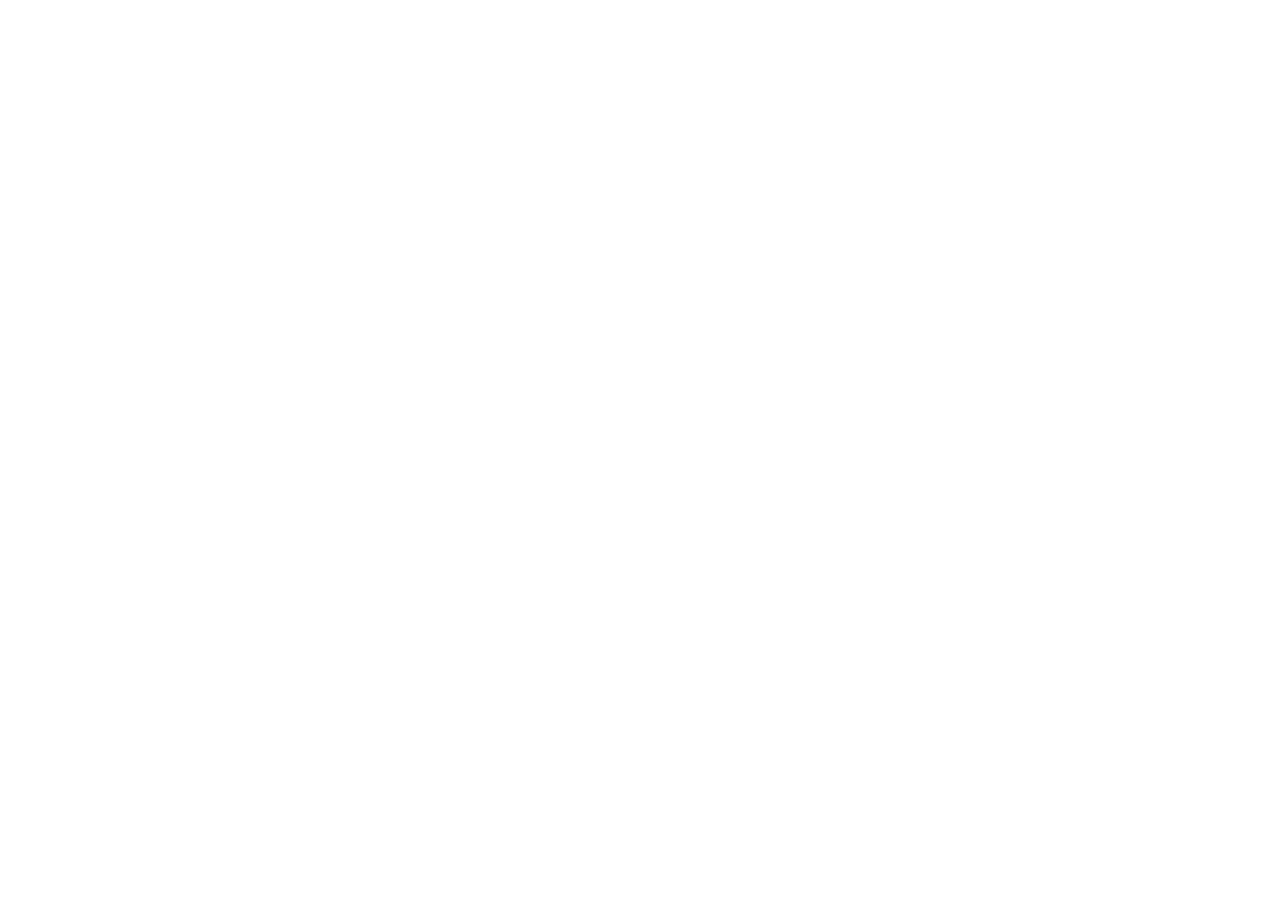
==== idex.html @ af827df3 "initial commit" ====
<!DOCTYPE html>
<html lang="en">
<head>
    <meta charset="UTF-8">
    <meta http-equiv="X-UA-Compatible" content="IE=edge">
    <meta name="viewport" content="width=device-width, initial-scale=1.0">
    <title>a.rahman Portfolio</title>
    <link rel="stylesheet" href="style.css">
</head>
<body>
    
</body>
</html>
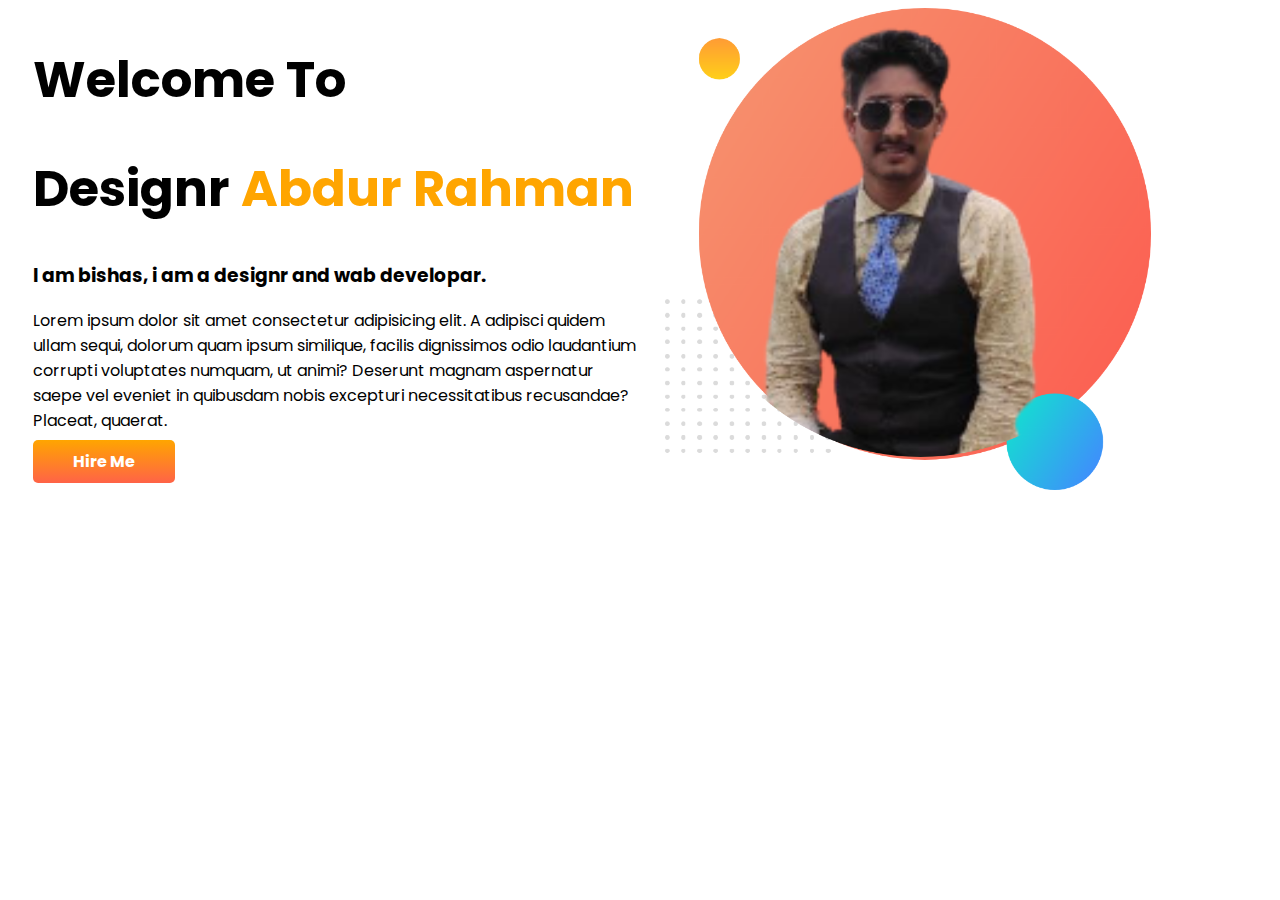
==== commit 68eb10f8: "all added" ====
--- a/idex.html
+++ b/idex.html
@@ -1,13 +1,35 @@
 <!DOCTYPE html>
 <html lang="en">
+
 <head>
     <meta charset="UTF-8">
     <meta http-equiv="X-UA-Compatible" content="IE=edge">
     <meta name="viewport" content="width=device-width, initial-scale=1.0">
     <title>a.rahman Portfolio</title>
+    <link rel="preconnect" href="https://fonts.googleapis.com">
+    <link rel="preconnect" href="https://fonts.gstatic.com" crossorigin>
+    <link href="https://fonts.googleapis.com/css2?family=Poppins&display=swap" rel="stylesheet">
     <link rel="stylesheet" href="style.css">
 </head>
+
 <body>
-    
+    <section>
+        <div class="half-width">
+            <h1>Welcome To</h1>
+            <h1>Designr <span class="orange-color">Abdur Rahman</span></h1>
+            <h3>I am bishas, i am a designr and wab developar.</h3>
+            <p>Lorem ipsum dolor sit amet consectetur adipisicing elit. A adipisci quidem ullam sequi, dolorum quam
+                ipsum
+                similique, facilis dignissimos odio laudantium corrupti voluptates numquam, ut animi? Deserunt magnam
+                aspernatur saepe vel eveniet in quibusdam nobis excepturi necessitatibus recusandae? Placeat, quaerat.
+            </p>
+            <a class="link-button" target="_blank" href="https://www.facebook.com/profile.php?id=100008906762634">Hire
+                Me</a>
+        </div>
+        <div class="half-width">
+            <img src="images/bishas1.png" alt="">
+        </div>
+    </section>
 </body>
+
 </html>--- a/style.css
+++ b/style.css
@@ -0,0 +1,27 @@
+body{
+    font-family: 'Poppins', sans-serif;
+}
+h1{
+    font-size: 50px;
+}
+.orange-color{
+    color: orange
+}
+section{
+    display: flex;
+}
+.half-width{
+    width: 50%;
+    padding-left: 2%;
+}
+.half-width img{
+    width: 80%;
+}
+.link-button{
+    text-decoration:none ;
+    background-image:linear-gradient(orange, tomato) ;
+    color: white;
+    font-weight: 700;
+    padding: 10px 40px;
+    border-radius: 5px;
+}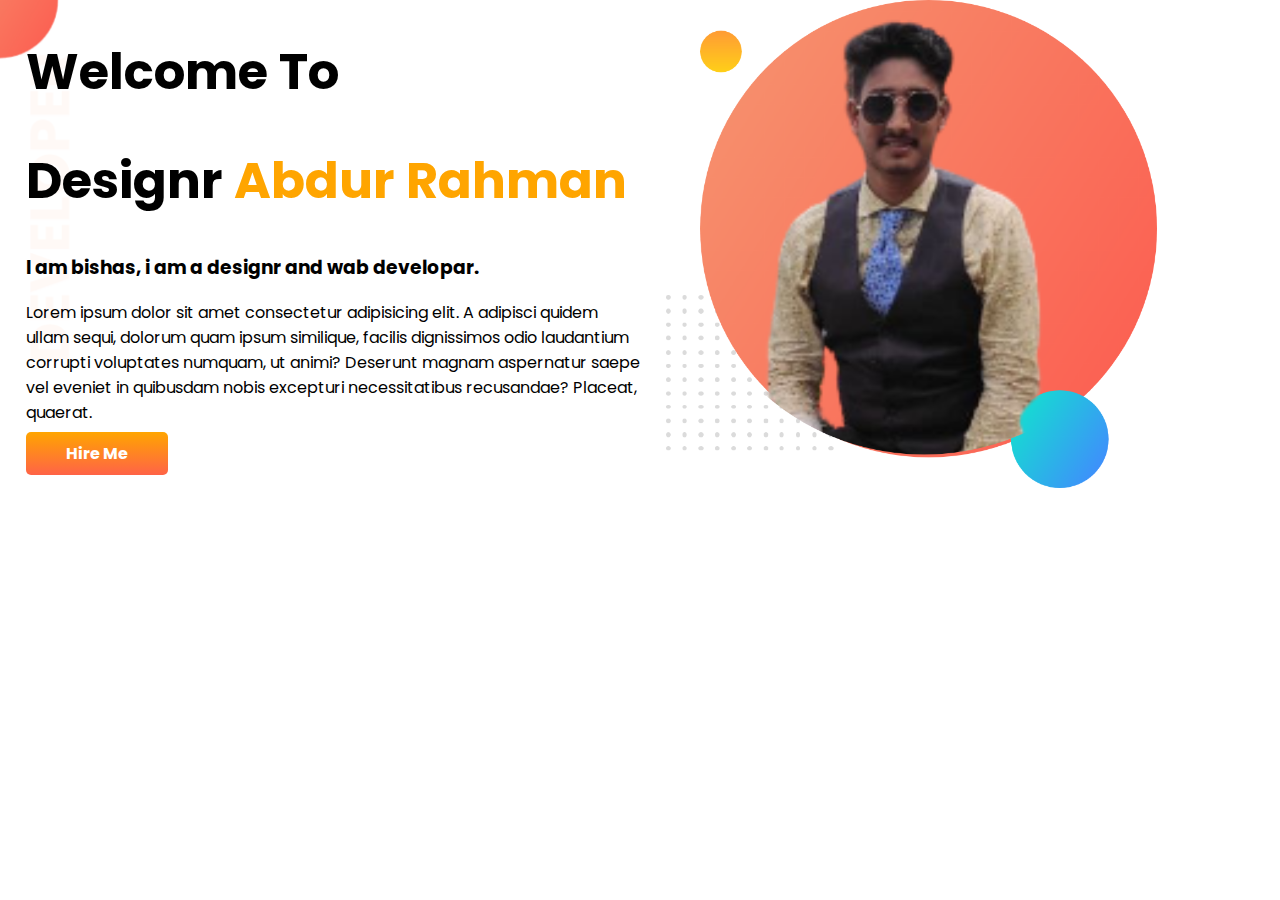
==== commit f5556e50: "to banner added" ====
--- a/idex.html
+++ b/idex.html
@@ -13,7 +13,7 @@
 </head>
 
 <body>
-    <section>
+    <section class="top-banner">
         <div class="half-width">
             <h1>Welcome To</h1>
             <h1>Designr <span class="orange-color">Abdur Rahman</span></h1>
--- a/style.css
+++ b/style.css
@@ -1,5 +1,6 @@
 body{
     font-family: 'Poppins', sans-serif;
+    margin: 0;
 }
 h1{
     font-size: 50px;
@@ -24,4 +25,8 @@
     font-weight: 700;
     padding: 10px 40px;
     border-radius: 5px;
+}
+.top-banner{
+    background-image: url(images/top-banner.png);
+    background-repeat: no-repeat;
 }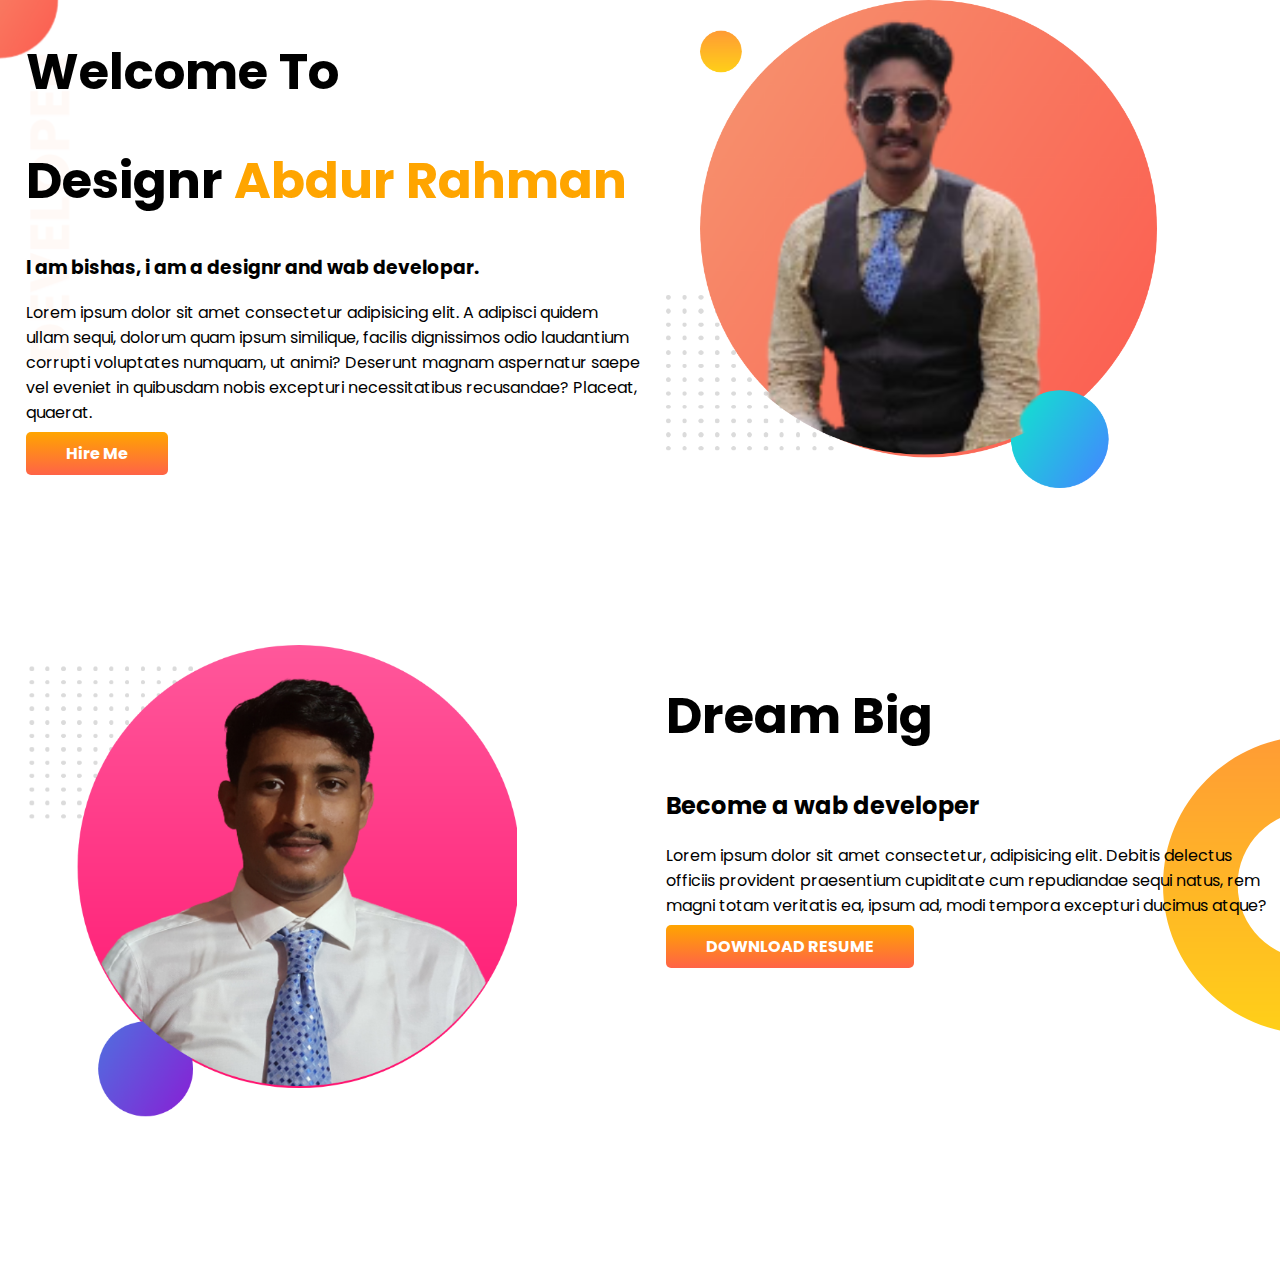
==== commit 26b93043: "dream added" ====
--- a/idex.html
+++ b/idex.html
@@ -30,6 +30,20 @@
             <img src="images/bishas1.png" alt="">
         </div>
     </section>
+    <section class="dream-big">
+        <div class="half-width">
+            <img src="images/BISHAS2 (2).png" alt="">
+        </div>
+        <div class="half-width">
+            <h1>Dream Big</h1>
+            <h2> Become a wab developer</h2>
+            <p>Lorem ipsum dolor sit amet consectetur, adipisicing elit. Debitis delectus officiis provident praesentium
+                cupiditate cum repudiandae sequi natus, rem magni totam veritatis ea, ipsum ad, modi tempora excepturi
+                ducimus atque?</p>
+            <a class="link-button" target="_blank"
+                href="file:///C:/project/developar-portfolio/abdur%20rahman%20CV.pdf">DOWNLOAD RESUME</a>
+        </div>
+    </section>
 </body>
 
 </html>--- a/style.css
+++ b/style.css
@@ -10,6 +10,7 @@
 }
 section{
     display: flex;
+    margin-bottom: 150px;
 }
 .half-width{
     width: 50%;
@@ -29,4 +30,9 @@
 .top-banner{
     background-image: url(images/top-banner.png);
     background-repeat: no-repeat;
+}
+.dream-big{
+    background-image: url(images/dream-bg.png);
+    background-repeat: no-repeat;
+    background-position: right;
 }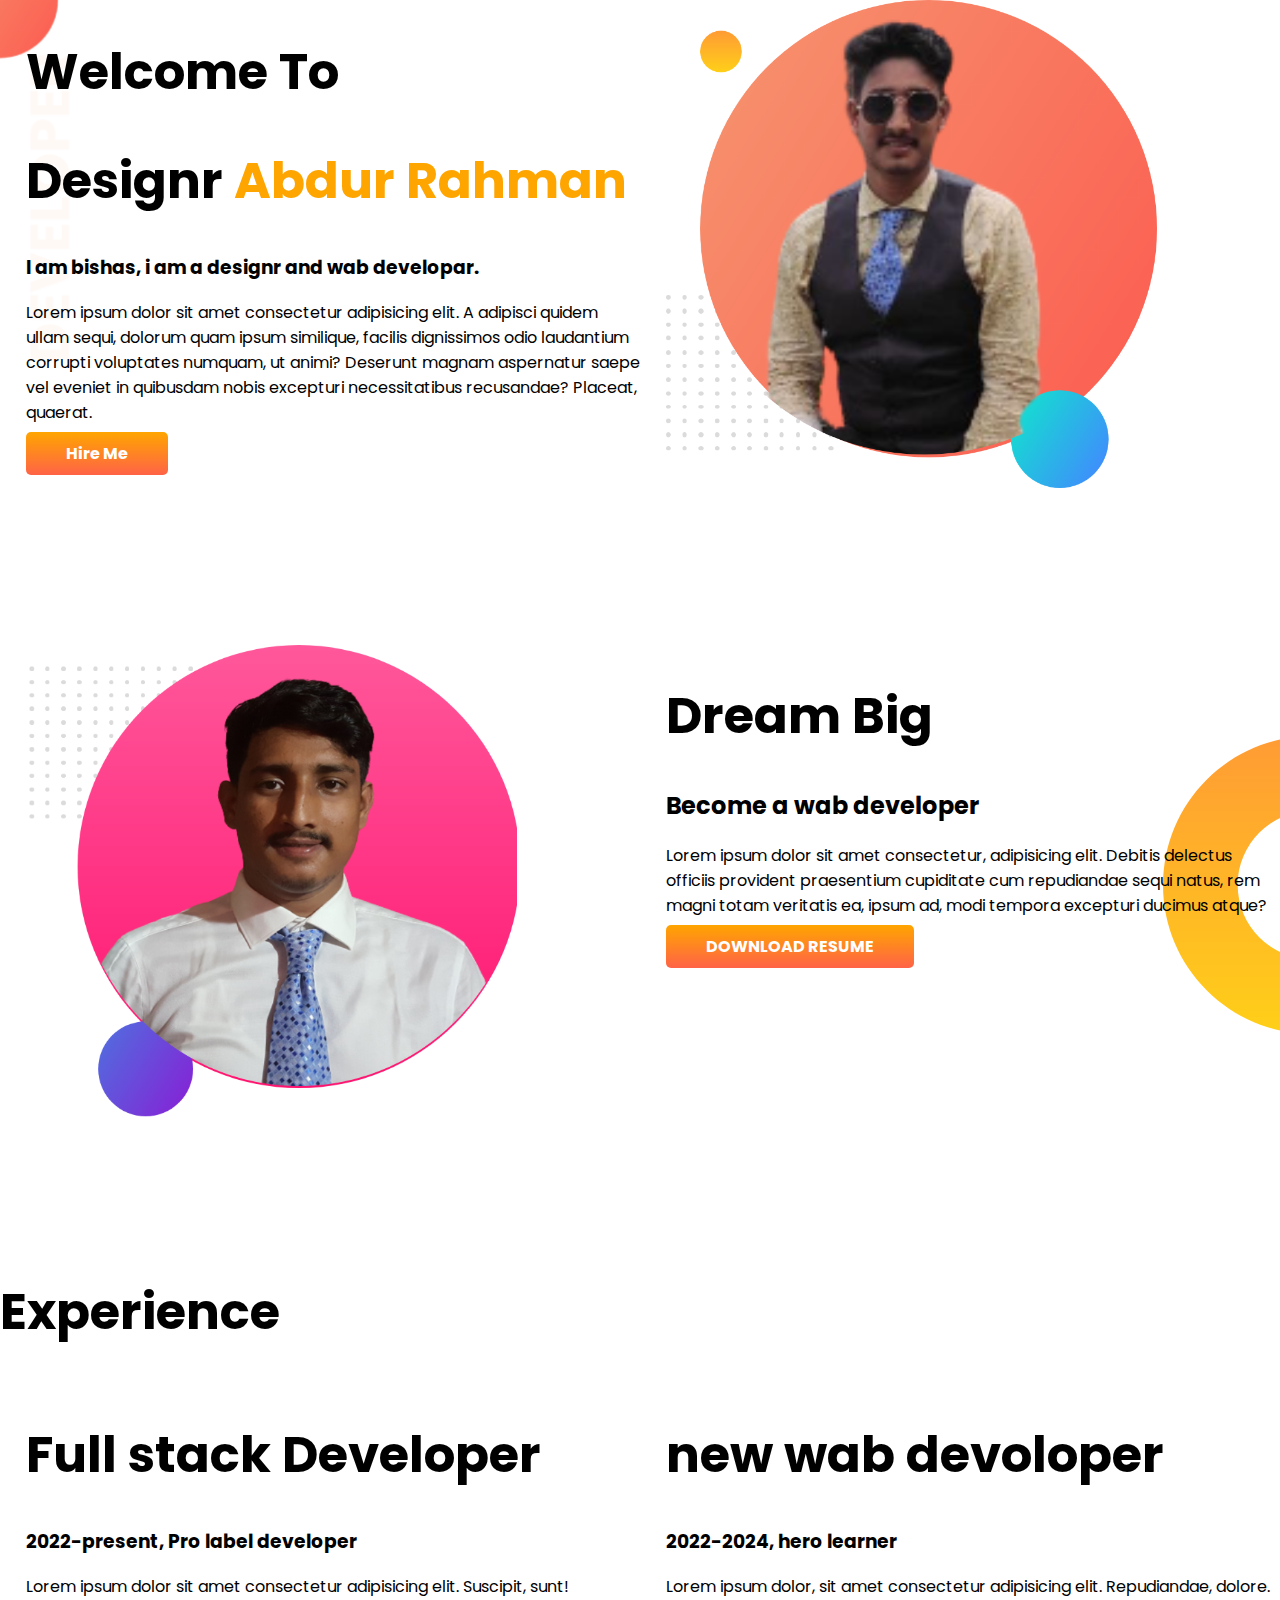
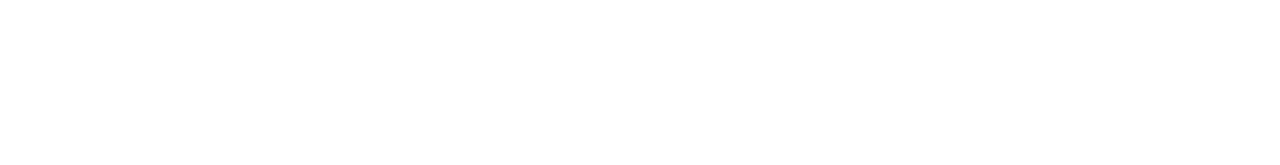
==== commit aba43d1e: "exprerince added" ====
--- a/idex.html
+++ b/idex.html
@@ -13,7 +13,7 @@
 </head>
 
 <body>
-    <section class="top-banner">
+    <section class="top-banner flexible-container">
         <div class="half-width">
             <h1>Welcome To</h1>
             <h1>Designr <span class="orange-color">Abdur Rahman</span></h1>
@@ -30,7 +30,7 @@
             <img src="images/bishas1.png" alt="">
         </div>
     </section>
-    <section class="dream-big">
+    <section class="dream-big flexible-container">
         <div class="half-width">
             <img src="images/BISHAS2 (2).png" alt="">
         </div>
@@ -40,8 +40,23 @@
             <p>Lorem ipsum dolor sit amet consectetur, adipisicing elit. Debitis delectus officiis provident praesentium
                 cupiditate cum repudiandae sequi natus, rem magni totam veritatis ea, ipsum ad, modi tempora excepturi
                 ducimus atque?</p>
-            <a class="link-button" target="_blank"
-                href="file:///C:/project/developar-portfolio/abdur%20rahman%20CV.pdf">DOWNLOAD RESUME</a>
+            <a class="link-button" target="_blank" href="file:///C:/Users/User/Desktop/abdur%20rahman%20CV.pdf">DOWNLOAD
+                RESUME</a>
+        </div>
+    </section>
+    <section class="Experience-area">
+        <h1>Experience</h1>
+        <div class="flexible-container">
+            <div class="half-width">
+                <h1>Full stack Developer</h1>
+                <h3>2022-present, Pro label developer</h3>
+                <p>Lorem ipsum dolor sit amet consectetur adipisicing elit. Suscipit, sunt!</p>
+            </div>
+            <div class="half-width">
+                <h1>new wab devoloper</h1>
+                <h3>2022-2024, hero learner</h3>
+                <p>Lorem ipsum dolor, sit amet consectetur adipisicing elit. Repudiandae, dolore.</p>
+            </div>
         </div>
     </section>
 </body>
--- a/style.css
+++ b/style.css
@@ -8,7 +8,7 @@
 .orange-color{
     color: orange
 }
-section{
+.flexible-container{
     display: flex;
     margin-bottom: 150px;
 }
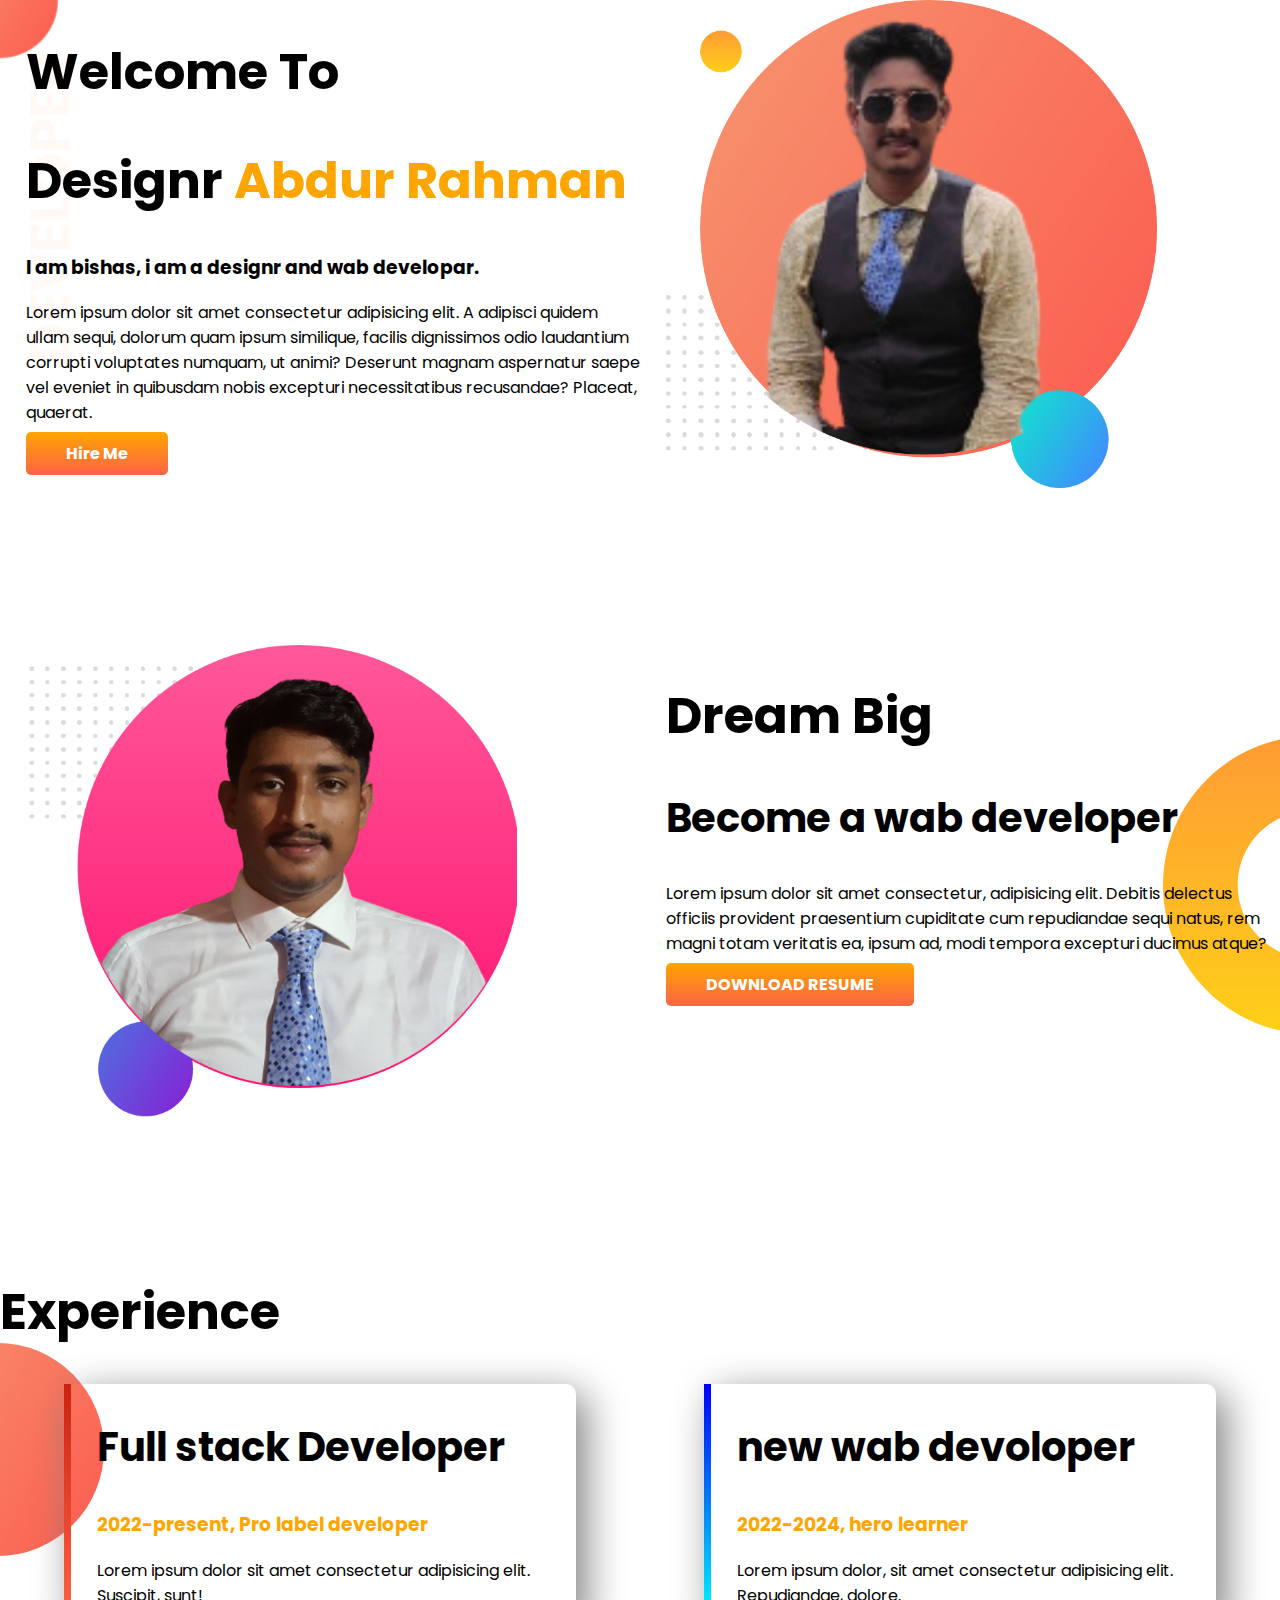
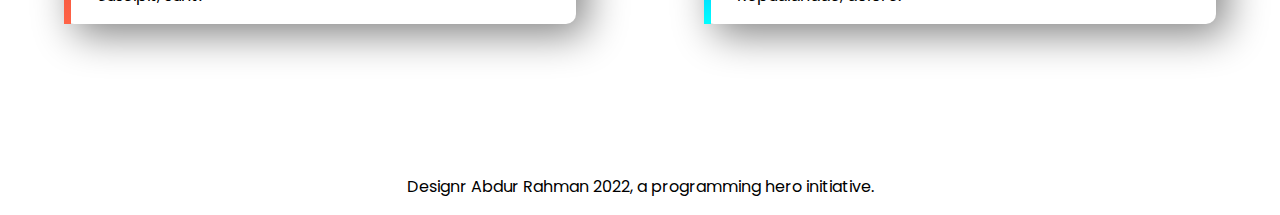
==== commit 53032777: "developer added" ====
--- a/idex.html
+++ b/idex.html
@@ -47,18 +47,21 @@
     <section class="Experience-area">
         <h1>Experience</h1>
         <div class="flexible-container">
-            <div class="half-width">
-                <h1>Full stack Developer</h1>
-                <h3>2022-present, Pro label developer</h3>
+            <div id="full-stack-developer" class="Experience-item">
+                <h2>Full stack Developer</h2>
+                <h3 class="orange-color">2022-present, Pro label developer</h3>
                 <p>Lorem ipsum dolor sit amet consectetur adipisicing elit. Suscipit, sunt!</p>
             </div>
-            <div class="half-width">
-                <h1>new wab devoloper</h1>
-                <h3>2022-2024, hero learner</h3>
+            <div id="web-developer" class="Experience-item">
+                <h2>new wab devoloper</h2>
+                <h3 class="orange-color">2022-2024, hero learner</h3>
                 <p>Lorem ipsum dolor, sit amet consectetur adipisicing elit. Repudiandae, dolore.</p>
             </div>
         </div>
     </section>
+    <footer>
+        <p>Designr Abdur Rahman 2022, a programming hero initiative. </p>
+    </footer>
 </body>
 
 </html>--- a/style.css
+++ b/style.css
@@ -4,6 +4,9 @@
 }
 h1{
     font-size: 50px;
+}
+h2{
+    font-size: 40px;
 }
 .orange-color{
     color: orange
@@ -35,4 +38,31 @@
     background-image: url(images/dream-bg.png);
     background-repeat: no-repeat;
     background-position: right;
+}
+.Experience-area{
+    background-image: url(images/exp-bg.png);
+    background-repeat: no-repeat;
+    background-position:left ;
+}
+.Experience-item{
+    width: 40%;
+    margin-left: 5%;
+    margin-right: 5%;
+    padding-left: 2%;
+    border-radius: 10px;
+    box-shadow: 10px 10px 40px grey;
+    
+}
+#web-developer{
+    border-left: 7px solid;
+    border-image:linear-gradient(blue,cyan) ;
+    border-image-slice:1;
+}
+#full-stack-developer{
+    border-left: 7px solid;
+    border-image:linear-gradient(rgb(202, 35, 17),tomato) ;
+    border-image-slice:1;
+}
+footer p{
+    text-align: center;
 }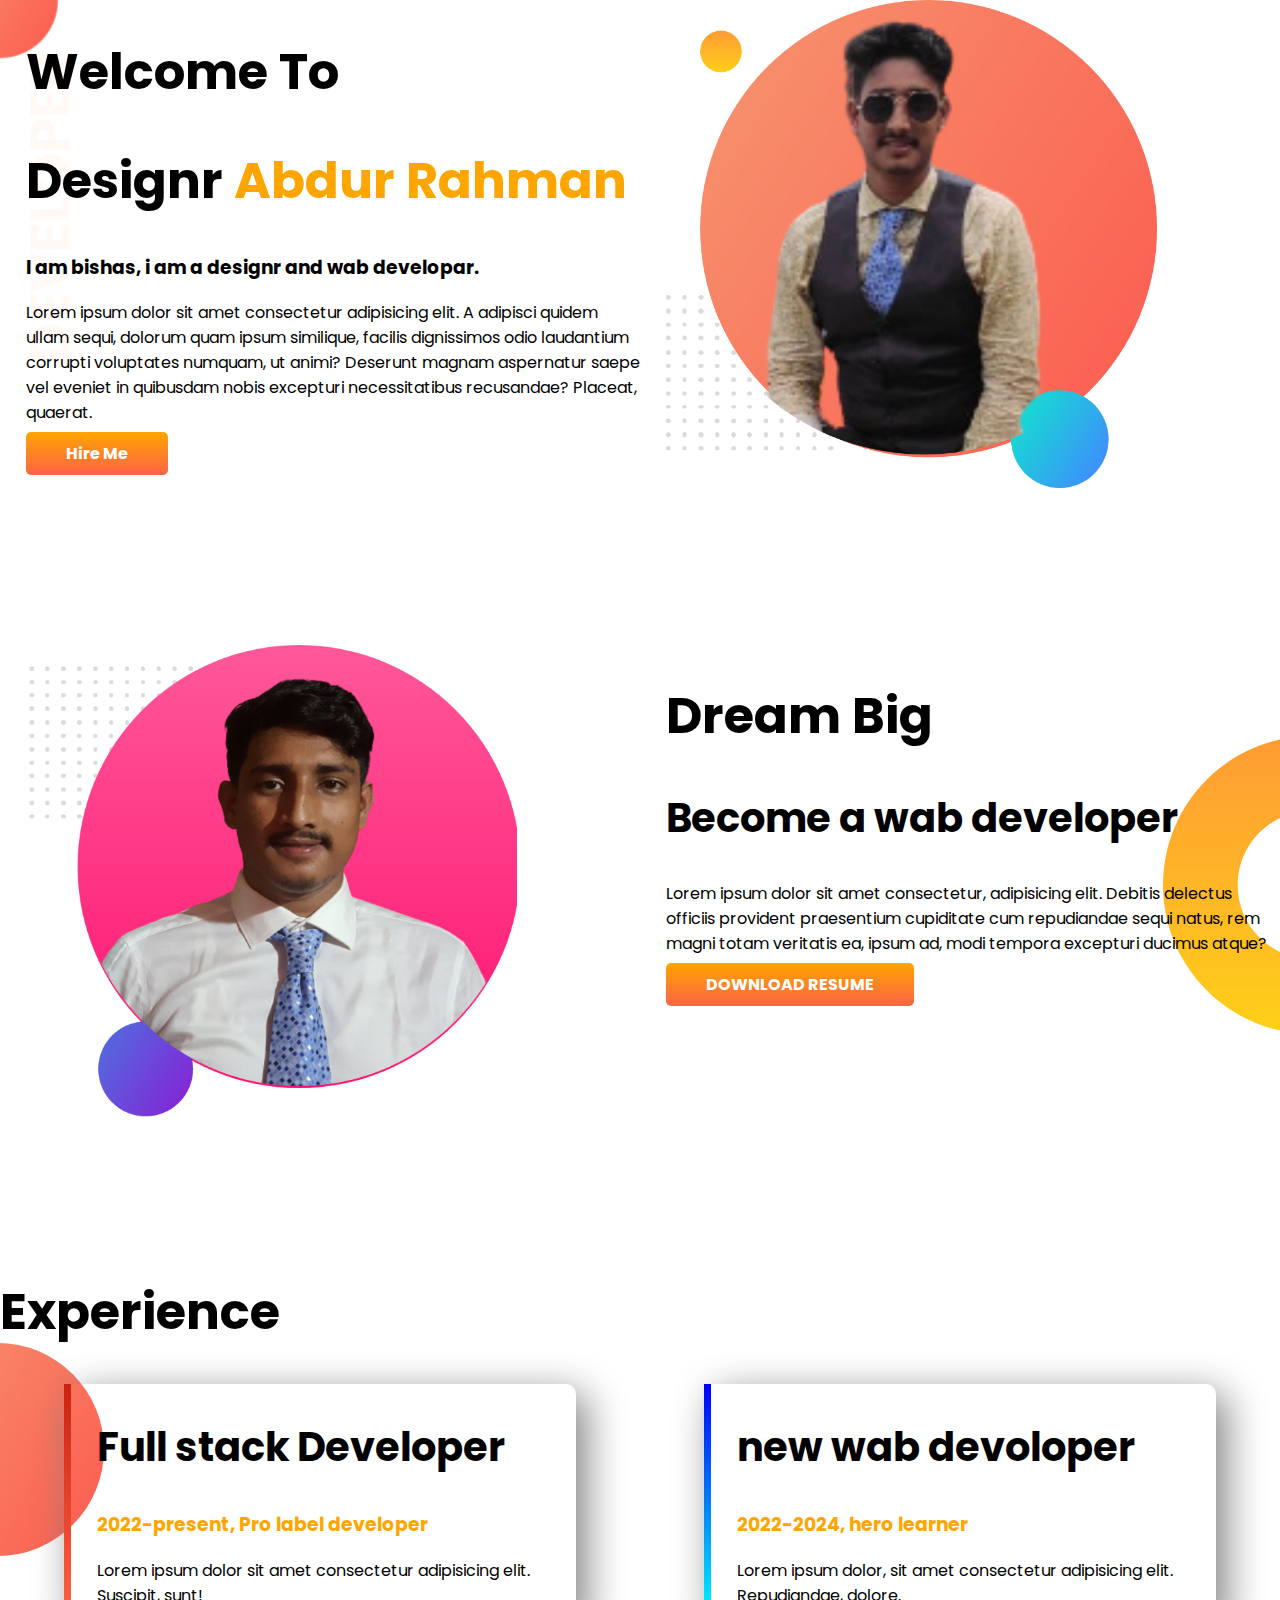
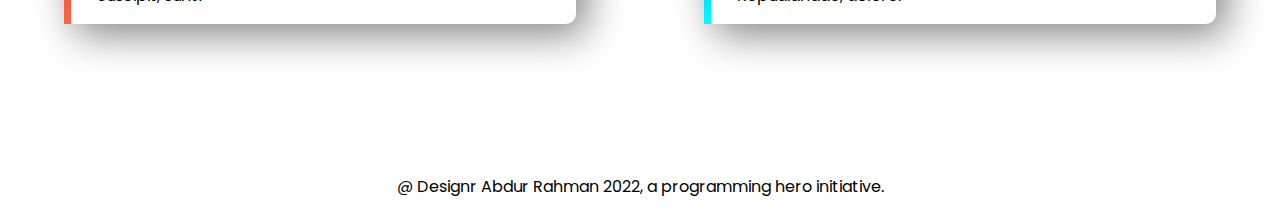
==== commit 05316f03: "footer added" ====
--- a/idex.html
+++ b/idex.html
@@ -10,6 +10,7 @@
     <link rel="preconnect" href="https://fonts.gstatic.com" crossorigin>
     <link href="https://fonts.googleapis.com/css2?family=Poppins&display=swap" rel="stylesheet">
     <link rel="stylesheet" href="style.css">
+
 </head>
 
 <body>
@@ -60,7 +61,7 @@
         </div>
     </section>
     <footer>
-        <p>Designr Abdur Rahman 2022, a programming hero initiative. </p>
+        <p>@ Designr Abdur Rahman 2022, a programming hero initiative. </p>
     </footer>
 </body>
 
